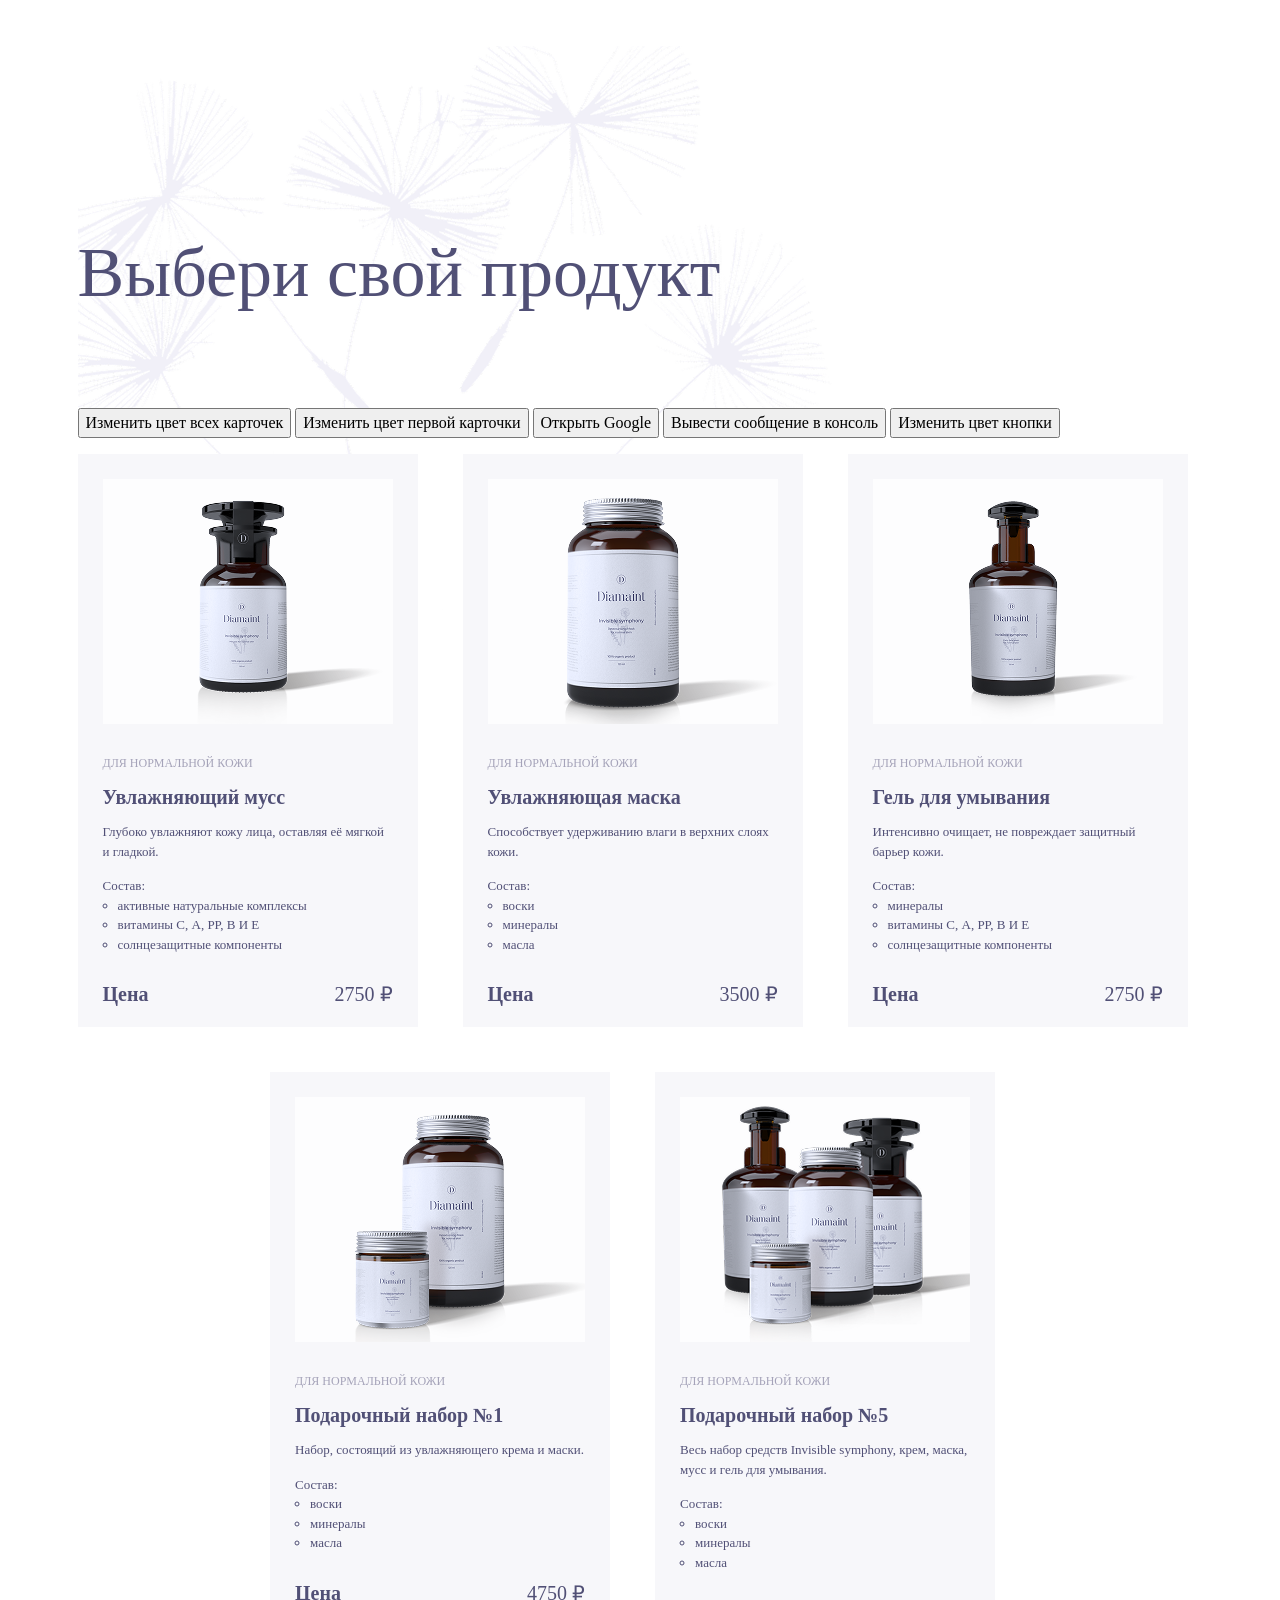
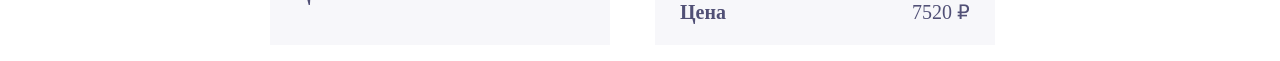
==== index.html @ 52961c6a "add atribute module" ====
<!DOCTYPE html>
<html lang="en">
<head>
  <meta charset="UTF-8">
  <meta name="viewport" content="width=device-width, initial-scale=1.0">
  <title>Document</title>
  <link rel="stylesheet" href="./style.css">
  <link rel="sylesheet" href="./normalize.css">
</head>
<body>
  <main class="content">
    <div class="container content__banner">
      <h1 class="title content__title" id="log-title">Выбери свой продукт</h1>
      <button id="change-card-color">Изменить цвет всех карточек</button>
      <button id="change-first-card-color">Изменить цвет первой карточки</button>
      <button id="open-google">Открыть Google</button>
      <button id="output-console">Вывести сообщение в консоль</button>
      <button id="change-button-color">Изменить цвет кнопки</button>
      <ul class="products clear-list">
        <li class="products__item card">
          <img src="./img/moisturizing-mousse.png" alt="Moisturizing mousse" class="card__image">
          <div class="card__category">
            для нормальной кожи
          </div>
          <h2 class="card__name">
            Увлажняющий мусс
          </h2>
          <p class="card__description">
            Глубоко увлажняют кожу лица, оставляя её мягкой и гладкой.
          </p>
          <div class="card__structure structure">
            Состав:
            <ul class="structure__list">
              <li>
                активные натуральные комплексы
              </li>
              <li>
                витамины С, А, РР, В И Е
              </li>
              <li>
                солнцезащитные компоненты
              </li>
            </ul>
          </div>
          <div class="card__price">
            <b>
              Цена
            </b>
            <span>
              2750 ₽
            </span>
          </div>
        </li>
        <li class="products__item card">
          <img src="./img/moisturizing-mask.png" alt="Moisturizing mask" class="card__image">
          <div class="card__category">
            для нормальной кожи
          </div>
          <div class="card__name">
            Увлажняющая маска
          </div>
          <div class="card__description">
            Способствует удерживанию влаги в верхних слоях кожи.
          </div>
          <div class="card__structure structure">
            Состав:
            <ul class="structure__list">
              <li>
                воски
              </li>
              <li>
                минералы
              </li>
              <li>
                масла
              </li>
            </ul>
          </div>
          <div class="card__price">
            <b>
              Цена
            </b>
            <span>
              3500 ₽
            </span>
          </div>
        </li>
        <li class="products__item card">
          <img src="./img/face-wash-gel.png" alt="Face Wash Gel" class="card__image">
          <div class="card__category">
            для нормальной кожи
          </div>
          <div class="card__name">
            Гель для умывания
          </div>
          <div class="card__description">
            Интенсивно очищает, не повреждает защитный барьер кожи.
          </div>
          <div class="card__structure structure">
            Состав:
            <ul class="structure__list">
              <li>
                минералы
              </li>
              <li>
                витамины С, А, РР, В И Е
              </li>
              <li>
                солнцезащитные компоненты
              </li>
            </ul>
          </div>
          <div class="card__price">
            <b>
              Цена
            </b>
            <span>
              2750 ₽
            </span>
          </div>
        </li>
        <li class="products__item card">
          <img src="./img/gift-set-№1.png" alt="Gift Set №1" class="card__image">
          <div class="card__category">
            для нормальной кожи
          </div>
          <div class="card__name">
            Подарочный набор №1
          </div>
          <div class="card__description">
            Набор, состоящий из увлажняющего крема и маски.
          </div>
          <div class="card__structure structure">
            Состав:
            <ul class="structure__list">
              <li>
                воски
              </li>
              <li>
                минералы
              </li>
              <li>
                масла
              </li>
            </ul>
          </div>
          <div class="card__price">
            <b>
              Цена
            </b>
            <span>
              4750 ₽
            </span>
          </div>
        </li>
        <li class="products__item card">
          <img src="./img/gift-set-№5.png" alt="Gift Set №5" class="card__image">
          <div class="card__category">
            для нормальной кожи
          </div>
          <div class="card__name">
            Подарочный набор №5
          </div>
          <div class="card__description">
            Весь набор средств Invisible symphony, крем, маска, мусс и гель для умывания.
          </div>
          <div class="card__structure structure">
            Состав:
            <ul class="structure__list">
              <li>
                воски
              </li>
              <li>
                минералы
              </li>
              <li>
                масла
              </li>
            </ul>
          </div>
          <div class="card__price">
            <b>
              Цена
            </b>
            <span>
              7520 ₽
            </span>
          </div>
        </li>
      </ul>
    </div>
  </main>
  <script src="./main.js"></script>
  <script src="./homework-7.js"></script>
  <script src="./homework-8.js"></script>
  <script src="./homework-9.js" type="module"></script>
</body>
</html>
---- style.css ----
/**
  Нормализация блочной модели
*/
*,
::before,
::after {
  box-sizing: border-box;
}

/**
  Убираем внутренние отступы слева тегам списков,
  у которых есть атрибут class
*/
:where(ul, ol):where([class]) {
  padding-left: 0;
}

/**
  Убираем внешние отступы body и двум другим тегам,
  у которых есть атрибут class
*/
body,
:where(blockquote, figure):where([class]) {
  margin: 0;
}

/**
  Убираем внешние отступы вертикали нужным тегам,
  у которых есть атрибут class
*/
:where(
  h1,
  h2,
  h3,
  h4,
  h5,
  h6,
  p,
  ul,
  ol,
  dl
)

:where([class]) {
  margin-block: 0;
}

:where(dd[class]) {
  margin-left: 0;
}

:where(fieldset[class]) {
  margin-left: 0;
  padding: 0;
  border: none;
}

/**
  Убираем стандартный маркер маркированному списку,
  у которого есть атрибут class
*/
:where(ul[class]) {
  list-style: none;
}

:where(address[class]) {
  font-style: normal;
}

/**
  Обнуляем вертикальные внешние отступы параграфа,
  объявляем локальную переменную для внешнего отступа вниз,
  чтобы избежать взаимодействие с более сложным селектором
*/
p {
  --paragraphMarginBottom: 24px;

  margin-block: 0;
}

/**
  Внешний отступ вниз для параграфа без атрибута class,
  который расположен не последним среди своих соседних элементов
*/
p:where(:not([class]):not(:last-child)) {
  margin-bottom: var(--paragraphMarginBottom);
}

/**
  Упрощаем работу с изображениями и видео
*/
img,
video {
  display: block;
  max-width: 100%;
  height: auto;
}

/**
  Наследуем свойства шрифт для полей ввода
*/
input,
textarea,
select,
button {
  font: inherit;
}

html {
  /**
  Пригодится в большинстве ситуаций
  (когда, например, нужно будет "прижать" футер к низу сайта)
*/
  height: 100%;
/**
  Убираем скачок интерфейса по горизонтали
  при появлении / исчезновении скроллбара
*/
  scrollbar-gutter: stable;
}

/**
  Плавный скролл
*/
html,
:has(:target) {
  scroll-behavior: smooth;
}

body {
  /**
  Пригодится в большинстве ситуаций
  (когда, например, нужно будет "прижать" футер к низу сайта)
  */
  min-height: 100%;
  /**
  Унифицированный интерлиньяж
  */
  line-height: 1.5;
}

/**
  Нормализация высоты элемента ссылки при его инспектировании в DevTools
*/
a:where([class]) {
  display: inline-flex;
}

/**
  Курсор-рука при наведении на элемент
*/
button,
label {
  cursor: pointer;
}

/**
  Приводим к единому цвету svg-элементы
  (за исключением тех, у которых уже указан
  атрибут fill со значением 'none' или начинается с 'url')
*/
:where([fill]:not(
  [fill="none"],
  [fill^="url"]
)) {
  fill: currentColor;
}

/**
  Приводим к единому цвету svg-элементы
  (за исключением тех, у которых уже указан
  атрибут stroke со значением 'none')
*/
:where([stroke]:not(
  [stroke="none"],
  [stroke^="url"]
)) {
  stroke: currentColor;
}

/**
  Чиним баг задержки смены цвета при взаимодействии с svg-элементами
*/
svg * {
  transition-property: fill, stroke;
}

/**
  Приведение рамок таблиц в классический 'collapse' вид
*/
:where(table) {
  border-collapse: collapse;
  border-color: currentColor;
}

/**
  Удаляем все анимации и переходы для людей,
  которые предпочитают их не использовать
*/
@media (prefers-reduced-motion: reduce) {
  *,
  ::before,
  ::after {
  animation-duration: 0.01ms !important;
  animation-iteration-count: 1 !important;
  transition-duration: 0.01ms !important;
  scroll-behavior: auto !important;
  }
}

@font-face {
  font-family: 'Montserrat';
  src: url('./fonts/Montserrat-Regular.ttf') format('woff2');
  font-weight: 400;
  font-style: normal;
  font-display: swap;
}

@font-face {
  font-family: 'Montserrat';
  src: url('./fonts/Montserrat-Bold.ttf') format('woff2');
  font-weight: 700;
  font-style: normal;
  font-display: swap;
}

.content {
  display: flex;
  flex-direction: column;
  justify-content: center;
  align-items: center;
}
 
.content__banner {
  background-image: url(./img/dandelions-bg.png);
  background-repeat: no-repeat;
}

.active {
  background-color: #0000ff;
  color: #ffffff;
}

.title {
  max-width: 846px;
  max-height: 78px;
  margin-bottom: 0px;
  font-family: 'Montserrat';
  font-weight: 400;
  font-size: 70px;
  color: #515076;
}

.content__title {
  margin-top: 220px;
  margin-bottom: 110px;
  justify-self: center;
}

.products {
  width: 1110px;
  display: flex;
  flex-wrap: wrap;
  justify-content: center;
  gap: 45px;
}

.card {
  width: 340px;
  height: 573px;
  background-color: #F7F7FA;
  padding: 25px;
}

.card__category {
  font-family: 'Montserrat';
  font-weight: 400;
  font-size: 12px;
  text-transform: uppercase;
  color: #A5A3B9;
  margin-top: 30px;
}

.card__name {
  font-family: 'Montserrat';
  font-weight: 700;
  font-size: 20px;
  color: #515076;
  margin-top: 10px;
  margin-bottom: 10px;
}

.card__description {
  font-family: 'Montserrat';
  font-weight: 400;
  font-size: 13px;
  color: #515076;
  margin-top: 5px;
}

.card__structure {
  font-family: 'Montserrat';
  font-weight: 400;
  font-size: 13px;
  color: #515076;
  margin-top: 15px;
  margin-bottom: 25px;
}

.structure__list {
  list-style: circle;
  padding-left: 15px;
}

.card__price {
  font-family: 'Montserrat';
  font-weight: 400;
  font-size: 20px;
  color: #515076;
  margin-top: 25px;
  display: flex;
  justify-content: space-between;
}
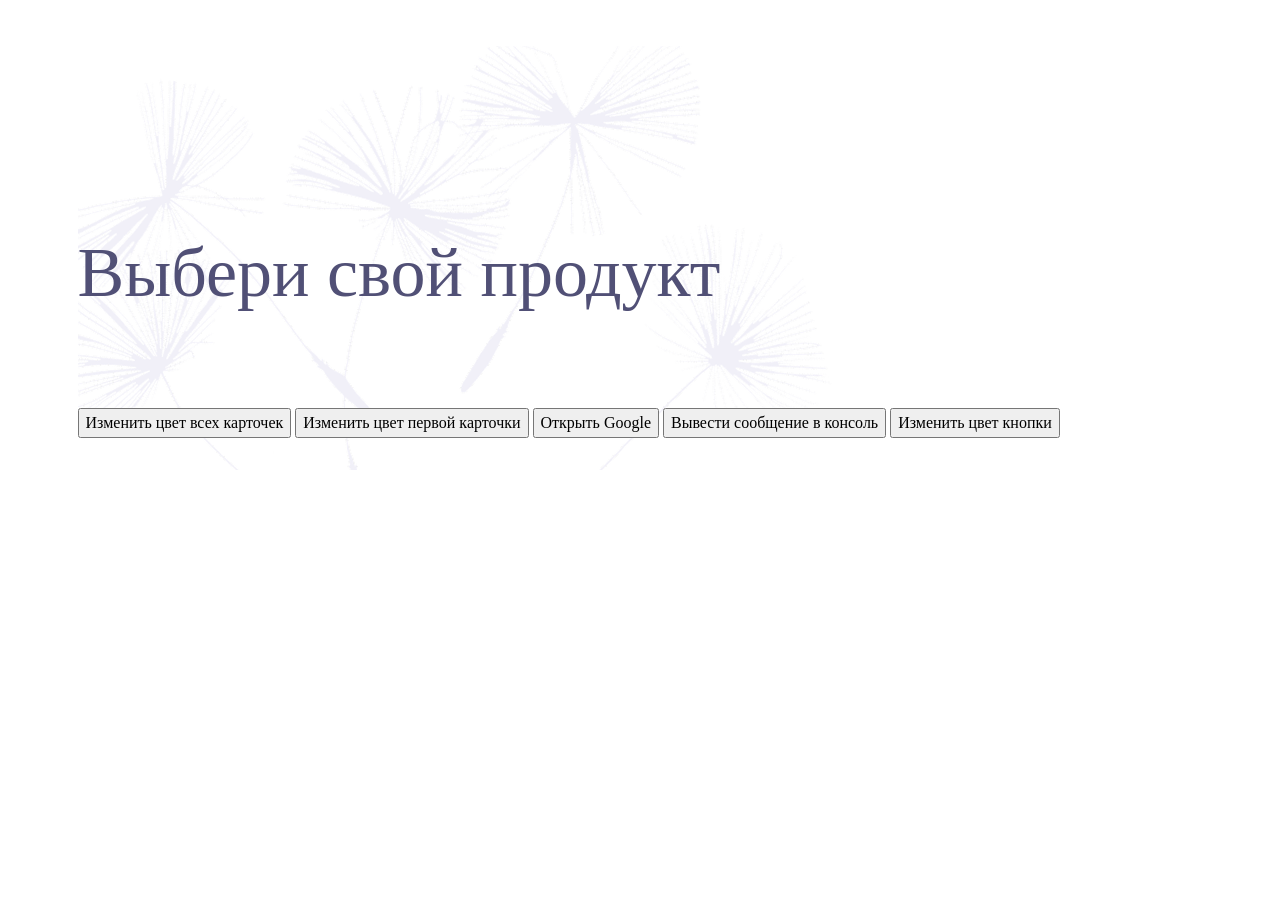
==== commit 66dc07d3: "cards template" ====
--- a/index.html
+++ b/index.html
@@ -17,41 +17,43 @@
       <button id="output-console">Вывести сообщение в консоль</button>
       <button id="change-button-color">Изменить цвет кнопки</button>
       <ul class="products clear-list">
-        <li class="products__item card">
-          <img src="./img/moisturizing-mousse.png" alt="Moisturizing mousse" class="card__image">
-          <div class="card__category">
-            для нормальной кожи
-          </div>
-          <h2 class="card__name">
-            Увлажняющий мусс
-          </h2>
-          <p class="card__description">
-            Глубоко увлажняют кожу лица, оставляя её мягкой и гладкой.
-          </p>
-          <div class="card__structure structure">
-            Состав:
-            <ul class="structure__list">
-              <li>
-                активные натуральные комплексы
-              </li>
-              <li>
-                витамины С, А, РР, В И Е
-              </li>
-              <li>
-                солнцезащитные компоненты
-              </li>
-            </ul>
-          </div>
-          <div class="card__price">
-            <b>
-              Цена
-            </b>
-            <span>
-              2750 ₽
-            </span>
-          </div>
-        </li>
-        <li class="products__item card">
+        <template id="product-list">
+          <li class="products__item card">
+            <img src="./img/moisturizing-mousse.png" alt="Moisturizing mousse" class="card__image">
+            <div class="card__category">
+          
+            </div>
+            <h2 class="card__name">
+          
+            </h2>
+            <p class="card__description">
+          
+            </p>
+            <div class="card__structure structure">
+          
+              <ul class="structure__list">
+                <li>
+          
+                </li>
+                <li>
+          
+                </li>
+                <li>
+          
+                </li>
+              </ul>
+            </div>
+            <div class="card__price">
+              <b>
+                Цена
+              </b>
+              <span>
+                2750 ₽
+              </span>
+            </div>
+          </li>
+        </template>
+        <!-- <li class="products__item card">
           <img src="./img/moisturizing-mask.png" alt="Moisturizing mask" class="card__image">
           <div class="card__category">
             для нормальной кожи
@@ -186,7 +188,7 @@
               7520 ₽
             </span>
           </div>
-        </li>
+        </li> -->
       </ul>
     </div>
   </main>
@@ -194,5 +196,6 @@
   <script src="./homework-7.js"></script>
   <script src="./homework-8.js"></script>
   <script src="./homework-9.js" type="module"></script>
+  <script src="./homework-10.js" type="module"></script>
 </body>
 </html>
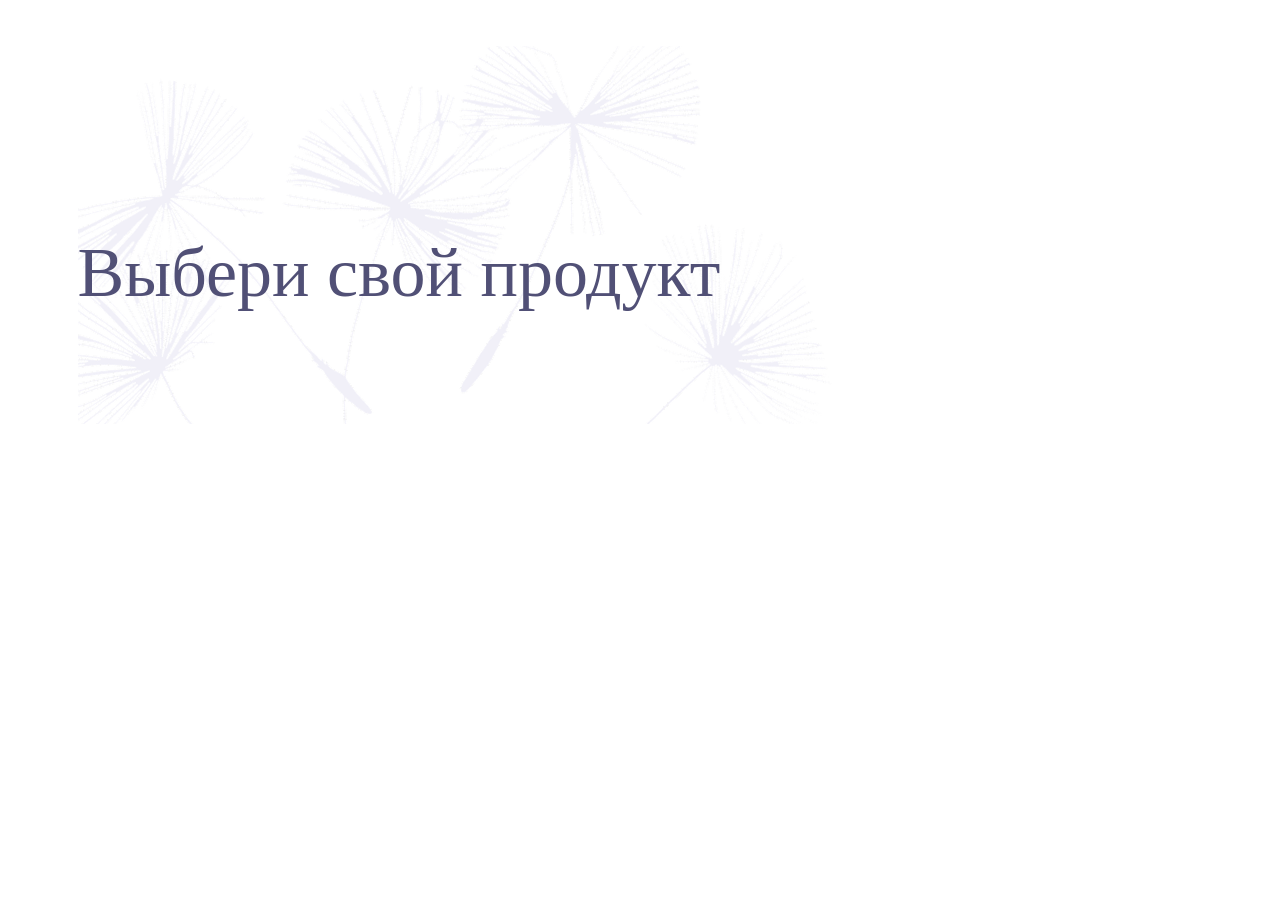
==== commit ef7b8d34: "fixed tabulation and img name" ====
--- a/index.html
+++ b/index.html
@@ -5,197 +5,31 @@
   <meta name="viewport" content="width=device-width, initial-scale=1.0">
   <title>Document</title>
   <link rel="stylesheet" href="./style.css">
-  <link rel="sylesheet" href="./normalize.css">
+  <link rel="stylesheet" href="./normalize.css">
 </head>
 <body>
   <main class="content">
     <div class="container content__banner">
       <h1 class="title content__title" id="log-title">Выбери свой продукт</h1>
-      <button id="change-card-color">Изменить цвет всех карточек</button>
-      <button id="change-first-card-color">Изменить цвет первой карточки</button>
-      <button id="open-google">Открыть Google</button>
-      <button id="output-console">Вывести сообщение в консоль</button>
-      <button id="change-button-color">Изменить цвет кнопки</button>
-      <ul class="products clear-list">
-        <template id="product-list">
+      <ul class="products clear-list"></ul>
+      <template id="product-list">
           <li class="products__item card">
-            <img src="./img/moisturizing-mousse.png" alt="Moisturizing mousse" class="card__image">
-            <div class="card__category">
-          
-            </div>
-            <h2 class="card__name">
-          
-            </h2>
-            <p class="card__description">
-          
-            </p>
-            <div class="card__structure structure">
-          
-              <ul class="structure__list">
-                <li>
-          
-                </li>
-                <li>
-          
-                </li>
-                <li>
-          
-                </li>
-              </ul>
+            <img src="" alt="" class="card__image">
+            <div class="card__category"></div>
+            <h2 class="card__name"></h2>
+            <p class="card__description"></p>
+            <div class="card__compound compound">
+              <h3 class="card__compound-title">Состав:</h3>
+              <ul class="compound__list"></ul>
             </div>
             <div class="card__price">
-              <b>
-                Цена
-              </b>
-              <span>
-                2750 ₽
-              </span>
+              <b>Цена:</b>
+              <span></span>
             </div>
           </li>
         </template>
-        <!-- <li class="products__item card">
-          <img src="./img/moisturizing-mask.png" alt="Moisturizing mask" class="card__image">
-          <div class="card__category">
-            для нормальной кожи
-          </div>
-          <div class="card__name">
-            Увлажняющая маска
-          </div>
-          <div class="card__description">
-            Способствует удерживанию влаги в верхних слоях кожи.
-          </div>
-          <div class="card__structure structure">
-            Состав:
-            <ul class="structure__list">
-              <li>
-                воски
-              </li>
-              <li>
-                минералы
-              </li>
-              <li>
-                масла
-              </li>
-            </ul>
-          </div>
-          <div class="card__price">
-            <b>
-              Цена
-            </b>
-            <span>
-              3500 ₽
-            </span>
-          </div>
-        </li>
-        <li class="products__item card">
-          <img src="./img/face-wash-gel.png" alt="Face Wash Gel" class="card__image">
-          <div class="card__category">
-            для нормальной кожи
-          </div>
-          <div class="card__name">
-            Гель для умывания
-          </div>
-          <div class="card__description">
-            Интенсивно очищает, не повреждает защитный барьер кожи.
-          </div>
-          <div class="card__structure structure">
-            Состав:
-            <ul class="structure__list">
-              <li>
-                минералы
-              </li>
-              <li>
-                витамины С, А, РР, В И Е
-              </li>
-              <li>
-                солнцезащитные компоненты
-              </li>
-            </ul>
-          </div>
-          <div class="card__price">
-            <b>
-              Цена
-            </b>
-            <span>
-              2750 ₽
-            </span>
-          </div>
-        </li>
-        <li class="products__item card">
-          <img src="./img/gift-set-№1.png" alt="Gift Set №1" class="card__image">
-          <div class="card__category">
-            для нормальной кожи
-          </div>
-          <div class="card__name">
-            Подарочный набор №1
-          </div>
-          <div class="card__description">
-            Набор, состоящий из увлажняющего крема и маски.
-          </div>
-          <div class="card__structure structure">
-            Состав:
-            <ul class="structure__list">
-              <li>
-                воски
-              </li>
-              <li>
-                минералы
-              </li>
-              <li>
-                масла
-              </li>
-            </ul>
-          </div>
-          <div class="card__price">
-            <b>
-              Цена
-            </b>
-            <span>
-              4750 ₽
-            </span>
-          </div>
-        </li>
-        <li class="products__item card">
-          <img src="./img/gift-set-№5.png" alt="Gift Set №5" class="card__image">
-          <div class="card__category">
-            для нормальной кожи
-          </div>
-          <div class="card__name">
-            Подарочный набор №5
-          </div>
-          <div class="card__description">
-            Весь набор средств Invisible symphony, крем, маска, мусс и гель для умывания.
-          </div>
-          <div class="card__structure structure">
-            Состав:
-            <ul class="structure__list">
-              <li>
-                воски
-              </li>
-              <li>
-                минералы
-              </li>
-              <li>
-                масла
-              </li>
-            </ul>
-          </div>
-          <div class="card__price">
-            <b>
-              Цена
-            </b>
-            <span>
-              7520 ₽
-            </span>
-          </div>
-        </li> -->
-      </ul>
     </div>
   </main>
-  <script src="./main.js"></script>
-  <script src="./homework-7.js"></script>
-  <script src="./homework-8.js"></script>
-  <script src="./homework-9.js" type="module"></script>
   <script src="./homework-10.js" type="module"></script>
 </body>
 </html>
--- a/style.css
+++ b/style.css
@@ -1,213 +1,3 @@
-/**
-  Нормализация блочной модели
-*/
-*,
-::before,
-::after {
-  box-sizing: border-box;
-}
-
-/**
-  Убираем внутренние отступы слева тегам списков,
-  у которых есть атрибут class
-*/
-:where(ul, ol):where([class]) {
-  padding-left: 0;
-}
-
-/**
-  Убираем внешние отступы body и двум другим тегам,
-  у которых есть атрибут class
-*/
-body,
-:where(blockquote, figure):where([class]) {
-  margin: 0;
-}
-
-/**
-  Убираем внешние отступы вертикали нужным тегам,
-  у которых есть атрибут class
-*/
-:where(
-  h1,
-  h2,
-  h3,
-  h4,
-  h5,
-  h6,
-  p,
-  ul,
-  ol,
-  dl
-)
-
-:where([class]) {
-  margin-block: 0;
-}
-
-:where(dd[class]) {
-  margin-left: 0;
-}
-
-:where(fieldset[class]) {
-  margin-left: 0;
-  padding: 0;
-  border: none;
-}
-
-/**
-  Убираем стандартный маркер маркированному списку,
-  у которого есть атрибут class
-*/
-:where(ul[class]) {
-  list-style: none;
-}
-
-:where(address[class]) {
-  font-style: normal;
-}
-
-/**
-  Обнуляем вертикальные внешние отступы параграфа,
-  объявляем локальную переменную для внешнего отступа вниз,
-  чтобы избежать взаимодействие с более сложным селектором
-*/
-p {
-  --paragraphMarginBottom: 24px;
-
-  margin-block: 0;
-}
-
-/**
-  Внешний отступ вниз для параграфа без атрибута class,
-  который расположен не последним среди своих соседних элементов
-*/
-p:where(:not([class]):not(:last-child)) {
-  margin-bottom: var(--paragraphMarginBottom);
-}
-
-/**
-  Упрощаем работу с изображениями и видео
-*/
-img,
-video {
-  display: block;
-  max-width: 100%;
-  height: auto;
-}
-
-/**
-  Наследуем свойства шрифт для полей ввода
-*/
-input,
-textarea,
-select,
-button {
-  font: inherit;
-}
-
-html {
-  /**
-  Пригодится в большинстве ситуаций
-  (когда, например, нужно будет "прижать" футер к низу сайта)
-*/
-  height: 100%;
-/**
-  Убираем скачок интерфейса по горизонтали
-  при появлении / исчезновении скроллбара
-*/
-  scrollbar-gutter: stable;
-}
-
-/**
-  Плавный скролл
-*/
-html,
-:has(:target) {
-  scroll-behavior: smooth;
-}
-
-body {
-  /**
-  Пригодится в большинстве ситуаций
-  (когда, например, нужно будет "прижать" футер к низу сайта)
-  */
-  min-height: 100%;
-  /**
-  Унифицированный интерлиньяж
-  */
-  line-height: 1.5;
-}
-
-/**
-  Нормализация высоты элемента ссылки при его инспектировании в DevTools
-*/
-a:where([class]) {
-  display: inline-flex;
-}
-
-/**
-  Курсор-рука при наведении на элемент
-*/
-button,
-label {
-  cursor: pointer;
-}
-
-/**
-  Приводим к единому цвету svg-элементы
-  (за исключением тех, у которых уже указан
-  атрибут fill со значением 'none' или начинается с 'url')
-*/
-:where([fill]:not(
-  [fill="none"],
-  [fill^="url"]
-)) {
-  fill: currentColor;
-}
-
-/**
-  Приводим к единому цвету svg-элементы
-  (за исключением тех, у которых уже указан
-  атрибут stroke со значением 'none')
-*/
-:where([stroke]:not(
-  [stroke="none"],
-  [stroke^="url"]
-)) {
-  stroke: currentColor;
-}
-
-/**
-  Чиним баг задержки смены цвета при взаимодействии с svg-элементами
-*/
-svg * {
-  transition-property: fill, stroke;
-}
-
-/**
-  Приведение рамок таблиц в классический 'collapse' вид
-*/
-:where(table) {
-  border-collapse: collapse;
-  border-color: currentColor;
-}
-
-/**
-  Удаляем все анимации и переходы для людей,
-  которые предпочитают их не использовать
-*/
-@media (prefers-reduced-motion: reduce) {
-  *,
-  ::before,
-  ::after {
-  animation-duration: 0.01ms !important;
-  animation-iteration-count: 1 !important;
-  transition-duration: 0.01ms !important;
-  scroll-behavior: auto !important;
-  }
-}
-
 @font-face {
   font-family: 'Montserrat';
   src: url('./fonts/Montserrat-Regular.ttf') format('woff2');
@@ -298,7 +88,7 @@
   margin-top: 5px;
 }
 
-.card__structure {
+.card__compound {
   font-family: 'Montserrat';
   font-weight: 400;
   font-size: 13px;
@@ -307,7 +97,7 @@
   margin-bottom: 25px;
 }
 
-.structure__list {
+.compound__list {
   list-style: circle;
   padding-left: 15px;
 }
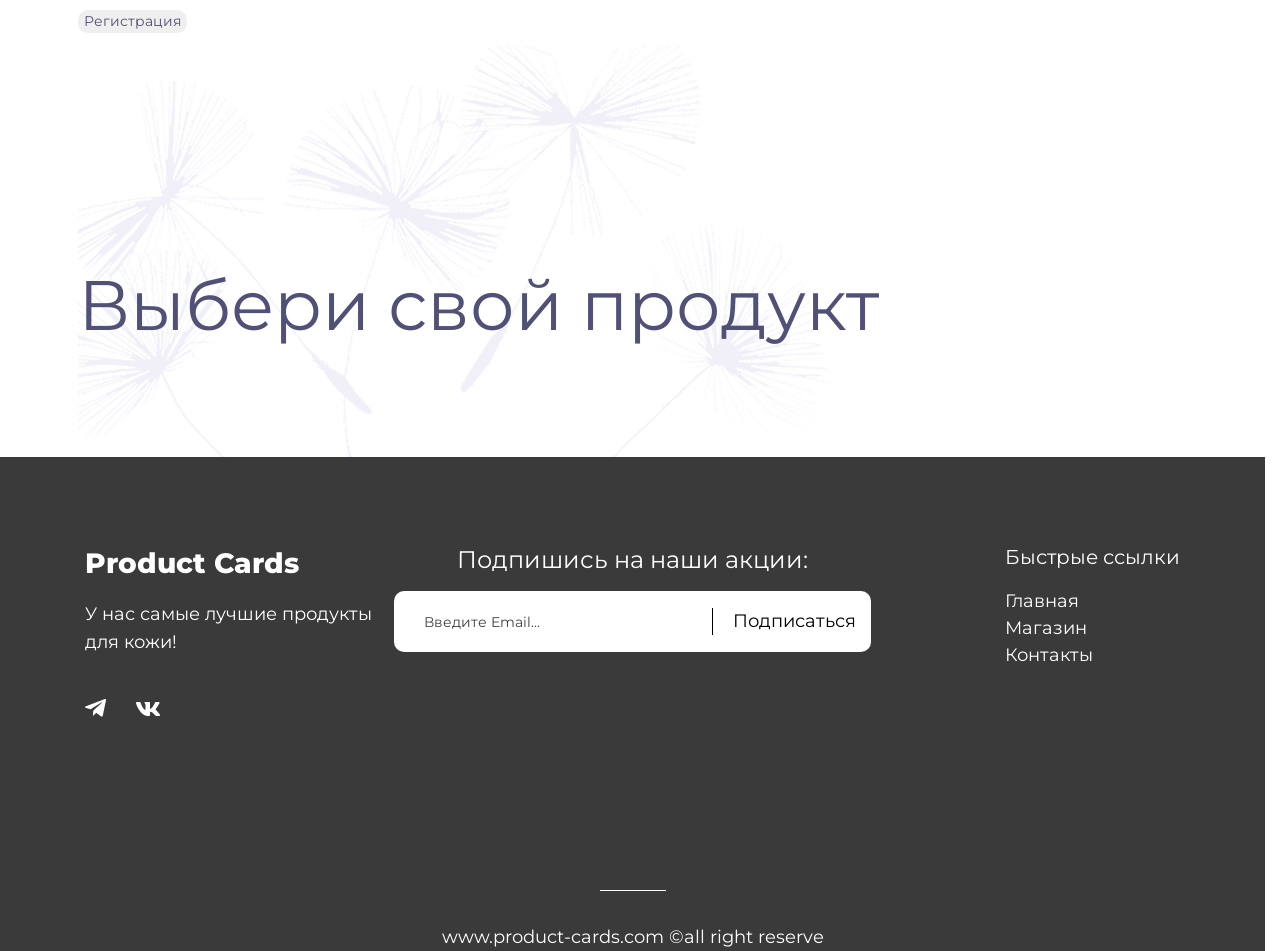
==== commit 1b9fea15: "created footer and registration form" ====
--- a/index.html
+++ b/index.html
@@ -3,33 +3,192 @@
 <head>
   <meta charset="UTF-8">
   <meta name="viewport" content="width=device-width, initial-scale=1.0">
-  <title>Document</title>
+  <title>Shop of Beauty</title>
   <link rel="stylesheet" href="./style.css">
   <link rel="stylesheet" href="./normalize.css">
 </head>
 <body>
   <main class="content">
+    <div class="overlay"></div>
+    <div class="modal">
+      <button class="modal__close" type="button">&times;</button>
+      <h2 class="modal__title">Регистрация</h2>
+      <form action="" class="form-register" novalidate>
+        <div class="form-register__field">
+          <label for="name">
+            Имя
+          </label>
+          <input
+            type="text"
+            id="name"
+            name="name"
+            placeholder="Введите имя..."
+            minlength="2"
+            required
+          >
+        </div>
+        <div class="form-register__field">
+          <label for="surname">
+            Фамилия
+          </label>
+          <input
+            type="text"
+            id="surname"
+            name="surname"
+            placeholder="Введите фамилию..."
+            required
+          >
+        </div>
+        <div class="form-register__field">
+          <label for="birthday">
+            Дата рождения
+          </label>
+          <input
+            type="date"
+            id="birthday"
+            name="birthday"
+            required
+          >
+        </div>
+        <div class="form-register__field">
+          <label for="login">
+            Логин
+          </label>
+          <input
+            type="text"
+            id="login"
+            name="login"
+            placeholder="Введите логин..."
+            required
+          >
+        </div>
+        <div class="form-register__field">
+          <label for="password">
+            Пароль
+          </label>
+          <input
+            type="password"
+            id="password"
+            name="password"
+            placeholder="Введите пароль..."
+            minlength="6"
+            maxlength="20"
+            required
+          >
+        </div>
+        <div class="form-register__field">
+          <label for="repeatPassword">
+            Повторите пароль
+          </label>
+          <input
+            type="password"
+            id="repeatPassword"
+            name="repeatPassword"
+            placeholder="Повторите пароль..."
+            required
+          >
+        </div>
+        <button class="form-register__save" type="submit">
+          Сохранить
+        </button>
+      </form>
+    </div>
     <div class="container content__banner">
+      <button class="modal__open" type="button">
+        Регистрация
+      </button>
       <h1 class="title content__title" id="log-title">Выбери свой продукт</h1>
       <ul class="products clear-list"></ul>
       <template id="product-list">
           <li class="products__item card">
-            <img src="" alt="" class="card__image">
+            <img class="card__image" src="" alt="">
             <div class="card__category"></div>
             <h2 class="card__name"></h2>
             <p class="card__description"></p>
             <div class="card__compound compound">
-              <h3 class="card__compound-title">Состав:</h3>
+              <h3 class="compound__title">Состав:</h3>
               <ul class="compound__list"></ul>
             </div>
             <div class="card__price">
-              <b>Цена:</b>
-              <span></span>
+              <b class = "card__price-label">Цена:</b>
+              <span class = "card__price-value"></span>
             </div>
           </li>
         </template>
     </div>
   </main>
+  <footer class="footer">
+    <div class="footer__container">
+      <section class="footer__brand">
+        <h2 class="footer__title">
+          Product Cards
+        </h2>
+        <p class="footer__description">
+          У нас самые лучшие продукты для кожи!
+        </p>
+        <ul class="footer__socials">
+          <li class="footer__social">
+            <a href="https://web.telegram.org/shopofbeauty" class="footer__social-link">
+              <img src="/img/icons/telegram-icon.png" alt="telegram" class="footer__social-img">
+            </a>
+          </li>
+          <li class="footer__social">
+            <a href="" class="footer__social-link">
+              <img src="/img/icons/vk-icon.png" alt="vk" class="footer__social-img">
+            </a>
+          </li>
+        </ul>
+      </section>
+      <section class="footer__subscribe">
+        <label for="footer__input" class="footer__subscribe-title">
+          Подпишись на наши акции:
+        </label>
+        <form action="" class="footer__form">
+          <input class="footer__input"
+            type="email"
+            name="email"
+            placeholder="Введите Email..."
+            required
+          >
+          <button class="footer__button" type="submit">
+            Подписаться
+          </button>
+        </form>
+      </section>
+      <nav class="footer__nav">
+        <h2 class="footer__nav-title">
+          Быстрые ссылки
+        </h2>
+        <ul class="footer__list">
+          <li class="footer__item">
+            <a href="" class="footer__link">
+              Главная
+            </a>
+          </li>
+          <li class="footer__item">
+            <a href="" class="footer__link">
+              Магазин
+            </a>
+          </li>
+          <li class="footer__item">
+            <a href="" class="footer__link">
+              Контакты
+            </a>
+          </li>
+        </ul>
+      </nav>
+    </div>
+    <section class="footer__copyright">
+      <span aria-hidden="true"></span>
+      <p class="footer__copyright-text">
+        <a href="https://www.product-cards.com" class="footer__copyright-link">
+          www.product-cards.com
+        </a>
+        ©all right reserve
+      </p>
+    </section>
+  </footer>
   <script src="./homework-10.js" type="module"></script>
+  <script src="./homework-11.js" type="module"></script>
 </body>
 </html>
--- a/style.css
+++ b/style.css
@@ -1,6 +1,6 @@
 @font-face {
   font-family: 'Montserrat';
-  src: url('./fonts/Montserrat-Regular.ttf') format('woff2');
+  src: url('./fonts/Montserrat-Regular.woff2') format('woff2');
   font-weight: 400;
   font-style: normal;
   font-display: swap;
@@ -8,22 +8,107 @@
 
 @font-face {
   font-family: 'Montserrat';
-  src: url('./fonts/Montserrat-Bold.ttf') format('woff2');
+  src: url('./fonts/Montserrat-Bold.woff2') format('woff2');
   font-weight: 700;
   font-style: normal;
   font-display: swap;
 }
 
+@font-face {
+  font-family: 'Montserrat';
+  src: url('./fonts/Montserrat-ExtraBold.woff2') format('woff2');
+  font-weight: 800;
+  font-style: normal;
+  font-display: swap;
+}
+
 .content {
   display: flex;
   flex-direction: column;
   justify-content: center;
   align-items: center;
-}
- 
+  position: relative;
+}
+
+.overlay {
+  display: none;
+  width: 100%;
+  height: 100%;
+  background-color: #00000090;
+  position: absolute;
+  z-index: 1;
+}
+
+.overlay--shown {
+  display: block;
+}
+
+.modal {
+  display: none;
+  position: fixed;
+  top: 50%;
+  left: 50%;
+  transform: translate(-50%, -50%);
+  background-color: #D3D3D3;
+  border-radius: 20px;
+  z-index: 2;
+  padding: 20px;
+}
+
+.modal--shown {
+  display: flex;
+  flex-direction: column;
+}
+
+.modal__close {
+  width: max-content;
+  border: none;
+  border-radius: 5px;
+  cursor: pointer;
+  align-self: end;
+}
+
+.modal__title {
+  align-self: center;
+  font-family: 'Montserrat';
+  font-weight: 400;
+  font-size: 24px;
+  color: #515076;
+}
+
+.form-register {
+  display: flex;
+  flex-direction: column;
+  min-width: 35vh;
+  gap: 10px;
+}
+
+.form-register__field {
+  display: flex;
+  flex-direction: column;
+}
+
+.form-register__save {
+  margin-top: 10px;
+  border: none;
+  border-radius: 10px;
+}
+
 .content__banner {
   background-image: url(./img/dandelions-bg.png);
   background-repeat: no-repeat;
+}
+
+.modal__open {
+  display: flex;
+  justify-self: right;
+  margin-top: 10px;
+  border: none;
+  border-radius: 10px;
+  font-family: 'Montserrat';
+  font-weight: 400;
+  font-size: 14px;
+  color: #515076;
 }
 
 .active {
@@ -110,4 +195,142 @@
   margin-top: 25px;
   display: flex;
   justify-content: space-between;
+}
+
+.footer {
+  width: 100%;
+  min-height: 477px;
+  background-color: #3A3A3A;
+  padding: 85px 85px 0px 85px;
+  color: #ffffff;
+}
+
+.footer__container{
+  display: grid;
+  grid-template-columns: repeat(3, 1fr);
+  align-items: start;
+  width: 100%;
+}
+
+.footer__brand {
+  justify-self: start;
+}
+
+.footer__subscribe {
+  justify-self: center;
+}
+
+.footer__nav {
+  justify-self: end;
+}
+
+.footer__title {
+  font-family: 'Montserrat';
+  font-weight: 800;
+  font-size: 28px;
+  line-height: 154%;
+  margin: 0px;
+}
+
+.footer__description {
+  font-family: 'Montserrat';
+  font-weight: 400;
+  font-size: 18px;
+  line-height: 154%;
+  margin-top: 16px;
+}
+
+.footer__socials {
+  display: flex;
+  column-gap: 30px;
+  margin-top: 42px;
+}
+
+.footer__subscribe-title {
+  display: flex;
+  justify-content: center;
+  font-family: 'Montserrat';
+  font-weight: 400;
+  font-size: 24px;
+}
+
+.footer__form {
+  margin-top: 13px;
+  display: flex;
+  align-items: center;
+  width: 477px;
+  height: 61px;
+  background-color: #FFFFFF;
+  border-radius: 10px;
+  padding: 15px;
+}
+
+.footer__input {
+  flex: 1;
+  border: none;
+  padding-left: 15px;
+}
+
+.footer__input:focus {
+  outline: none;
+}
+
+.footer__input::placeholder {
+  color: #000000BF;
+  font-family: 'Montserrat';
+  font-weight: 500;
+  font-size: 14px;
+}
+
+.footer__button {
+  display: flex;
+  justify-content: center;
+  align-items: center;
+  font-family: 'Montserrat';
+  font-weight: 500;
+  font-size: 18px;
+  background: transparent;
+  border: none;
+  border-left: 1px solid #000;
+  padding: 0 0 0 20px;
+}
+
+.footer__nav-title {
+  font-family: 'Montserrat';
+  font-weight: 500;
+  font-size: 20px;
+  margin: 0px;
+}
+
+.footer__link {
+  color: #FFFFFF;
+  text-decoration: none;
+  font-family: 'Montserrat';
+  font-weight: 400;
+  font-size: 18px;
+}
+
+.footer__copyright {
+  display: flex;
+  flex-direction: column;
+  align-items: center;
+  margin-top: 150px;
+  font-family: 'Montserrat';
+  font-weight: 400;
+  font-size: 18px;
+}
+
+.footer__copyright > span {
+  width: 66px;
+  border-top: 1px solid #FFFFFF;
+}
+
+.footer__copyright-text {
+  margin-top: 33px;
+  
+}
+
+.footer__copyright-link {
+  color: #FFFFFF;
+  text-decoration: none;
 }
